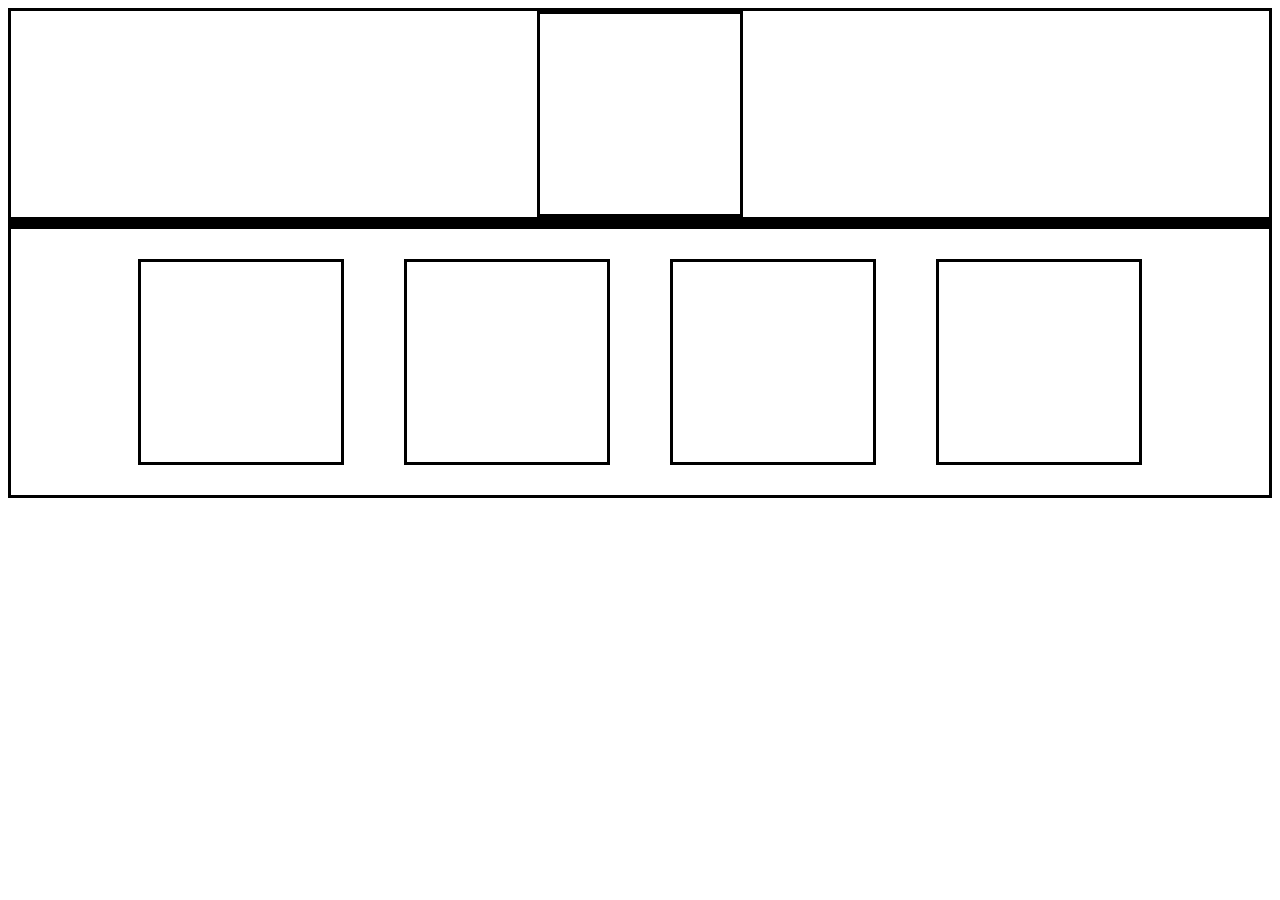
==== country.html @ ee8c362d "Refine index page" ====
<!DOCTYPE html>
<html lang="en">
  <head>
    <meta charset="UTF-8" />
    <meta name="viewport" content="width=device-width, initial-scale=1.0" />
    <title>Main Page</title>
    <link rel="stylesheet" type="text/css" href="index.css" />
    <script src="https://ajax.googleapis.com/ajax/libs/jquery/3.5.1/jquery.min.js"></script>
  </head>
  <body>
    <div class="solid flex-container" id="logo">
      <div class="solid" style="width: 200px; height: 200px;"></div>
    </div>
    <div class="solid flex-container" id="officers"></div>
    <div class="solid flex-container">
      <div class="solid country-card"></div>
      <div class="solid country-card"></div>
      <div class="solid country-card"></div>
      <div class="solid country-card"></div>
    </div>

    <script src="./countries.js"></script>
    <script src="./util.js"></script>
    <script>
      let countryName = getUrlParams()["country"];
      $("#logo").append(countries[countryName].logo);

      countries[countryName].officers.forEach((officer) =>
        $("#officers").append(
          `<a class="officer-card" href="./officer.html?name=${officer}">
            <img src="http://i.stack.imgur.com/2OrtT.jpg" width="100%" />
          </a>`
        )
      );
    </script>
  </body>
</html>
---- index.css ----
.solid {
  border-style: solid;
}
.flex-container {
  display: flex;
  justify-content: center;
  flex-wrap: wrap;
}
.clan-card {
  margin: 20px;
  object-fit: cover;
  border-radius: 50%;
  width: 200px;
  height: 200px;
  border: 0px 0px 10px black;
}
.officer-card {
  margin: 20px;
}
.country-card {
  width: 200px;
  height: 200px;
  margin: 30px;
}
.logo {
  width: 400px;
  margin: 2rem;
}
.index-background {
  background-image: url("./img/back.jpg");
  background-color: #cccccc;
  background-size: cover;
}
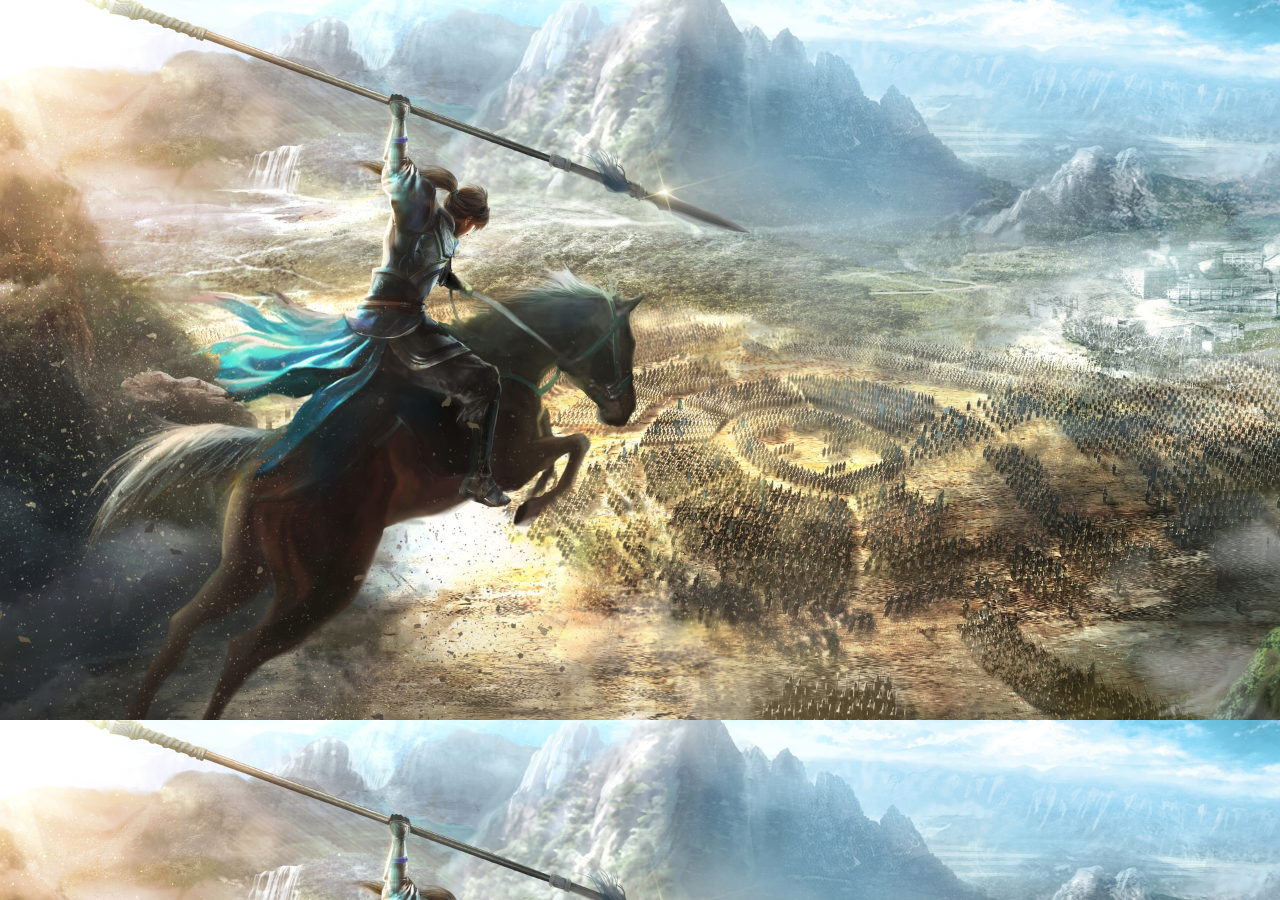
==== commit 89a9eb3f: "Complete main function" ====
--- a/country.html
+++ b/country.html
@@ -7,31 +7,27 @@
     <link rel="stylesheet" type="text/css" href="index.css" />
     <script src="https://ajax.googleapis.com/ajax/libs/jquery/3.5.1/jquery.min.js"></script>
   </head>
-  <body>
-    <div class="solid flex-container" id="logo">
-      <div class="solid" style="width: 200px; height: 200px;"></div>
-    </div>
-    <div class="solid flex-container" id="officers"></div>
-    <div class="solid flex-container">
-      <div class="solid country-card"></div>
-      <div class="solid country-card"></div>
-      <div class="solid country-card"></div>
-      <div class="solid country-card"></div>
-    </div>
+  <body class="index-background">
+    <div class="flex-container" id="logo"></div>
+    <div class="flex-container" id="officers"></div>
 
     <script src="./countries.js"></script>
+    <script src="./officers.js"></script>
     <script src="./util.js"></script>
     <script>
       let countryName = getUrlParams()["country"];
-      $("#logo").append(countries[countryName].logo);
+      // $("#logo").append(
+      //   `<img class="clan-card" src="${countries[countryName].logo}"/>`
+      // );
 
-      countries[countryName].officers.forEach((officer) =>
+      countries[countryName].officers.forEach((officer) => {
+        console.log(officer);
         $("#officers").append(
           `<a class="officer-card" href="./officer.html?name=${officer}">
-            <img src="http://i.stack.imgur.com/2OrtT.jpg" width="100%" />
+            <img class="officer-card-img" src="${officers[officer].image}"/>
           </a>`
-        )
-      );
+        );
+      });
     </script>
   </body>
 </html>
--- a/index.css
+++ b/index.css
@@ -7,15 +7,20 @@
   flex-wrap: wrap;
 }
 .clan-card {
-  margin: 20px;
+  margin: 40px;
   object-fit: cover;
   border-radius: 50%;
   width: 200px;
   height: 200px;
   border: 0px 0px 10px black;
+  box-shadow: 1px 1px 5px rgba(0, 0, 0, 0.7);
 }
 .officer-card {
   margin: 20px;
+}
+.officer-card-img {
+  width: 200px;
+  box-shadow: 1px 1px 5px rgba(0, 0, 0, 0.7);
 }
 .country-card {
   width: 200px;
@@ -31,3 +36,24 @@
   background-color: #cccccc;
   background-size: cover;
 }
+.character-bg {
+  background-image: url("./img/character-bg.jpg");
+  background-color: #cccccc;
+  background-size: cover;
+}
+.character-name {
+  font-size: 200%;
+  line-height: 1.1;
+  font-weight: bold;
+  color: #fff;
+  text-shadow: 2px 2px 5px black;
+  text-align: center;
+}
+.character-introduce {
+  font-size: 120%;
+  line-height: 1.5;
+  color: #fff;
+  font-weight: 600;
+  text-shadow: 1px 1px 5px black;
+  margin-top: 30px;
+}
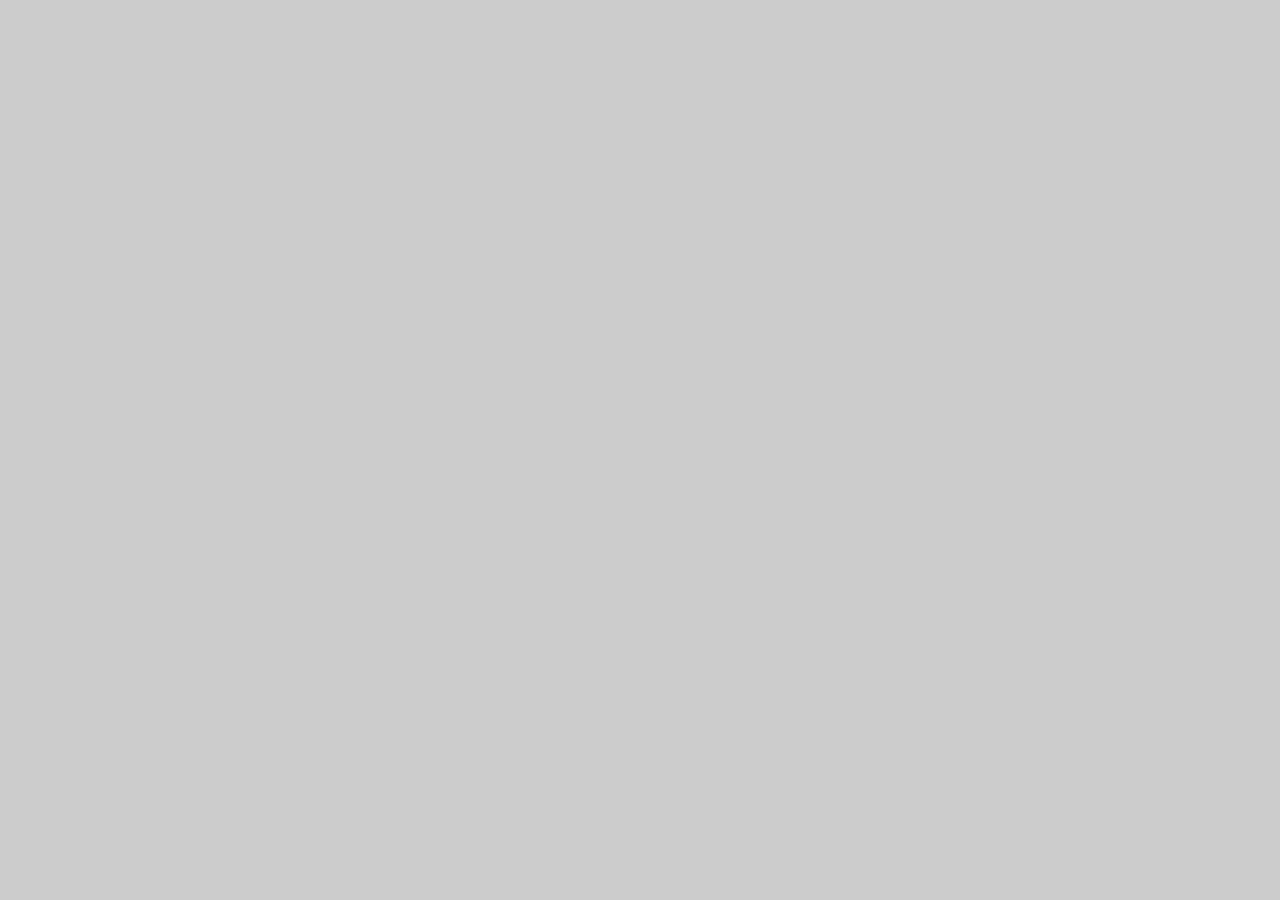
==== commit d62eb0e6: "Data manipulation" ====
--- a/country.html
+++ b/country.html
@@ -4,24 +4,24 @@
     <meta charset="UTF-8" />
     <meta name="viewport" content="width=device-width, initial-scale=1.0" />
     <title>Main Page</title>
-    <link rel="stylesheet" type="text/css" href="index.css" />
+    <link rel="stylesheet" type="text/css" href="./css/index.css" />
     <script src="https://ajax.googleapis.com/ajax/libs/jquery/3.5.1/jquery.min.js"></script>
   </head>
   <body class="index-background">
     <div class="flex-container" id="logo"></div>
     <div class="flex-container" id="officers"></div>
 
-    <script src="./countries.js"></script>
-    <script src="./officers.js"></script>
-    <script src="./util.js"></script>
+    <script src="./js/countries.js"></script>
+    <script src="./js/officers.js"></script>
+    <script src="./js/util.js"></script>
     <script>
       let countryName = getUrlParams()["country"];
+      console.log(countryName);
       // $("#logo").append(
       //   `<img class="clan-card" src="${countries[countryName].logo}"/>`
       // );
 
       countries[countryName].officers.forEach((officer) => {
-        console.log(officer);
         $("#officers").append(
           `<a class="officer-card" href="./officer.html?name=${officer}">
             <img class="officer-card-img" src="${officers[officer].image}"/>
--- a/css/index.css
+++ b/css/index.css
@@ -0,0 +1,59 @@
+.solid {
+  border-style: solid;
+}
+.flex-container {
+  display: flex;
+  justify-content: center;
+  flex-wrap: wrap;
+}
+.clan-card {
+  margin: 40px;
+  object-fit: cover;
+  border-radius: 50%;
+  width: 200px;
+  height: 200px;
+  border: 0px 0px 10px black;
+  box-shadow: 1px 1px 5px rgba(0, 0, 0, 0.7);
+}
+.officer-card {
+  margin: 20px;
+}
+.officer-card-img {
+  width: 200px;
+  box-shadow: 1px 1px 5px rgba(0, 0, 0, 0.7);
+}
+.country-card {
+  width: 200px;
+  height: 200px;
+  margin: 30px;
+}
+.logo {
+  width: 400px;
+  margin: 2rem;
+}
+.index-background {
+  background-image: url("./img/back.jpg");
+  background-color: #cccccc;
+  background-size: cover;
+}
+.character-bg {
+  background-image: url("./img/character-bg.jpg");
+  background-color: #cccccc;
+  background-size: cover;
+}
+.character-name {
+  font-size: 200%;
+  line-height: 1.1;
+  font-weight: bold;
+  color: #fff;
+  text-shadow: 2px 2px 5px black;
+  text-align: center;
+}
+.character-introduce {
+  font-size: 120%;
+  line-height: 1.5;
+  color: #fff;
+  font-weight: 600;
+  text-shadow: 1px 1px 5px black;
+  margin-top: 30px;
+}
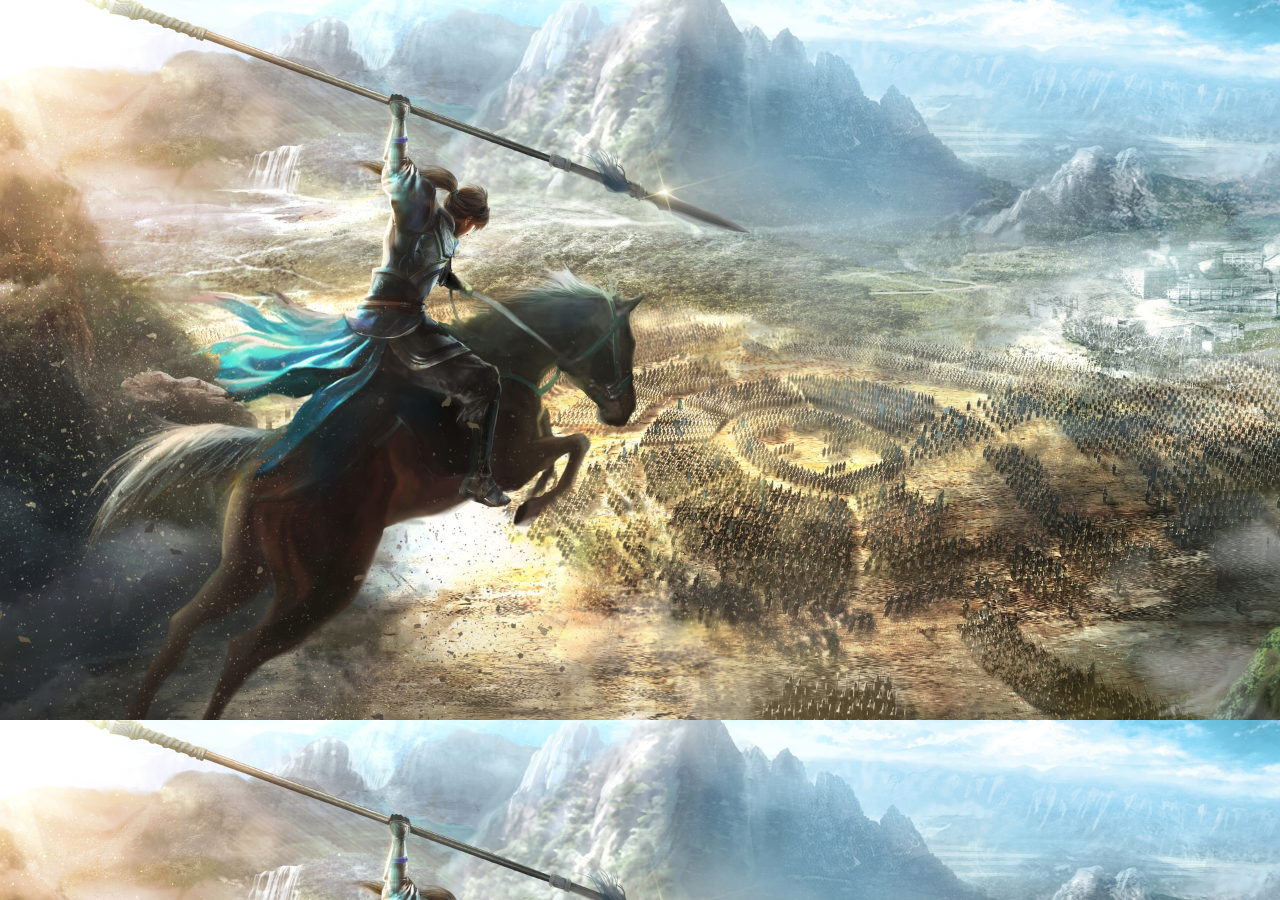
==== commit 4cf0f589: "Refine character screen" ====
--- a/country.html
+++ b/country.html
@@ -3,7 +3,7 @@
   <head>
     <meta charset="UTF-8" />
     <meta name="viewport" content="width=device-width, initial-scale=1.0" />
-    <title>Main Page</title>
+    <title>キャラクター</title>
     <link rel="stylesheet" type="text/css" href="./css/index.css" />
     <script src="https://ajax.googleapis.com/ajax/libs/jquery/3.5.1/jquery.min.js"></script>
   </head>
--- a/css/index.css
+++ b/css/index.css
@@ -32,14 +32,18 @@
   margin: 2rem;
 }
 .index-background {
-  background-image: url("./img/back.jpg");
+  background-image: url("../img/back.jpg");
   background-color: #cccccc;
   background-size: cover;
 }
 .character-bg {
-  background-image: url("./img/character-bg.jpg");
+  background-image: url("../img/character-bg.jpg");
   background-color: #cccccc;
   background-size: cover;
+}
+.character-img {
+  width: 60%;
+  object-fit: cover;
 }
 .character-name {
   font-size: 200%;
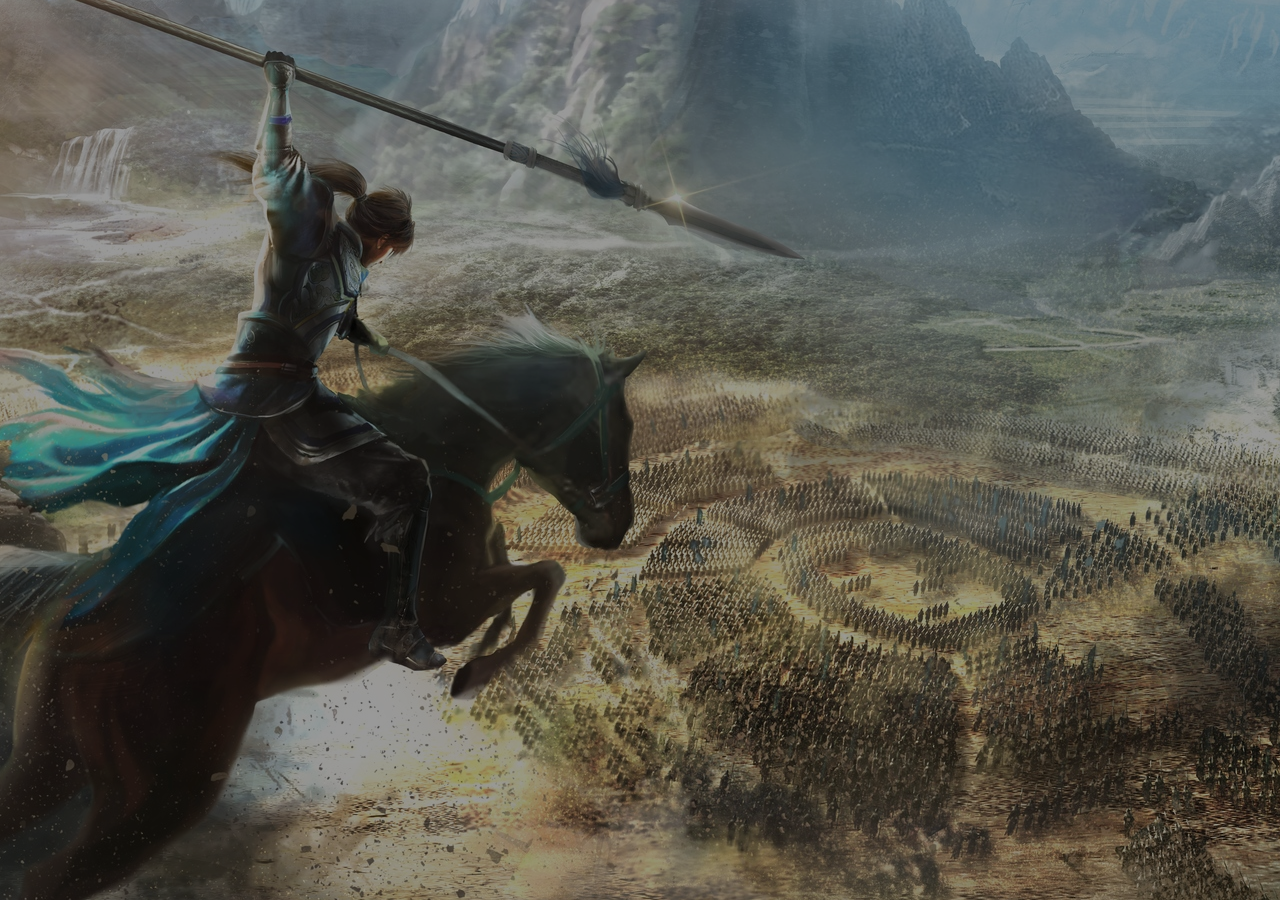
==== commit 4a36dc91: "Refine CSS" ====
--- a/country.html
+++ b/country.html
@@ -4,10 +4,11 @@
     <meta charset="UTF-8" />
     <meta name="viewport" content="width=device-width, initial-scale=1.0" />
     <title>キャラクター</title>
-    <link rel="stylesheet" type="text/css" href="./css/index.css" />
+    <link rel="stylesheet" type="text/css" href="./css/common.css" />
+    <link rel="stylesheet" type="text/css" href="./css/country.css" />
     <script src="https://ajax.googleapis.com/ajax/libs/jquery/3.5.1/jquery.min.js"></script>
   </head>
-  <body class="index-background">
+  <body class="country-background">
     <div class="flex-container" id="logo"></div>
     <div class="flex-container" id="officers"></div>
 
@@ -16,11 +17,6 @@
     <script src="./js/util.js"></script>
     <script>
       let countryName = getUrlParams()["country"];
-      console.log(countryName);
-      // $("#logo").append(
-      //   `<img class="clan-card" src="${countries[countryName].logo}"/>`
-      // );
-
       countries[countryName].officers.forEach((officer) => {
         $("#officers").append(
           `<a class="officer-card" href="./officer.html?name=${officer}">
--- a/css/common.css
+++ b/css/common.css
@@ -0,0 +1,8 @@
+.solid {
+  border-style: solid;
+}
+.flex-container {
+  display: flex;
+  justify-content: center;
+  flex-wrap: wrap;
+}
--- a/css/country.css
+++ b/css/country.css
@@ -0,0 +1,12 @@
+.officer-card {
+  margin: 20px;
+}
+.officer-card-img {
+  width: 200px;
+  box-shadow: 1px 1px 5px rgba(0, 0, 0, 0.7);
+}
+.country-background {
+  background: url("../img/back.jpg") no-repeat center center fixed;
+  background-color: rgba(0%, 0%, 0%, 0.4);
+  background-blend-mode: overlay;
+}
